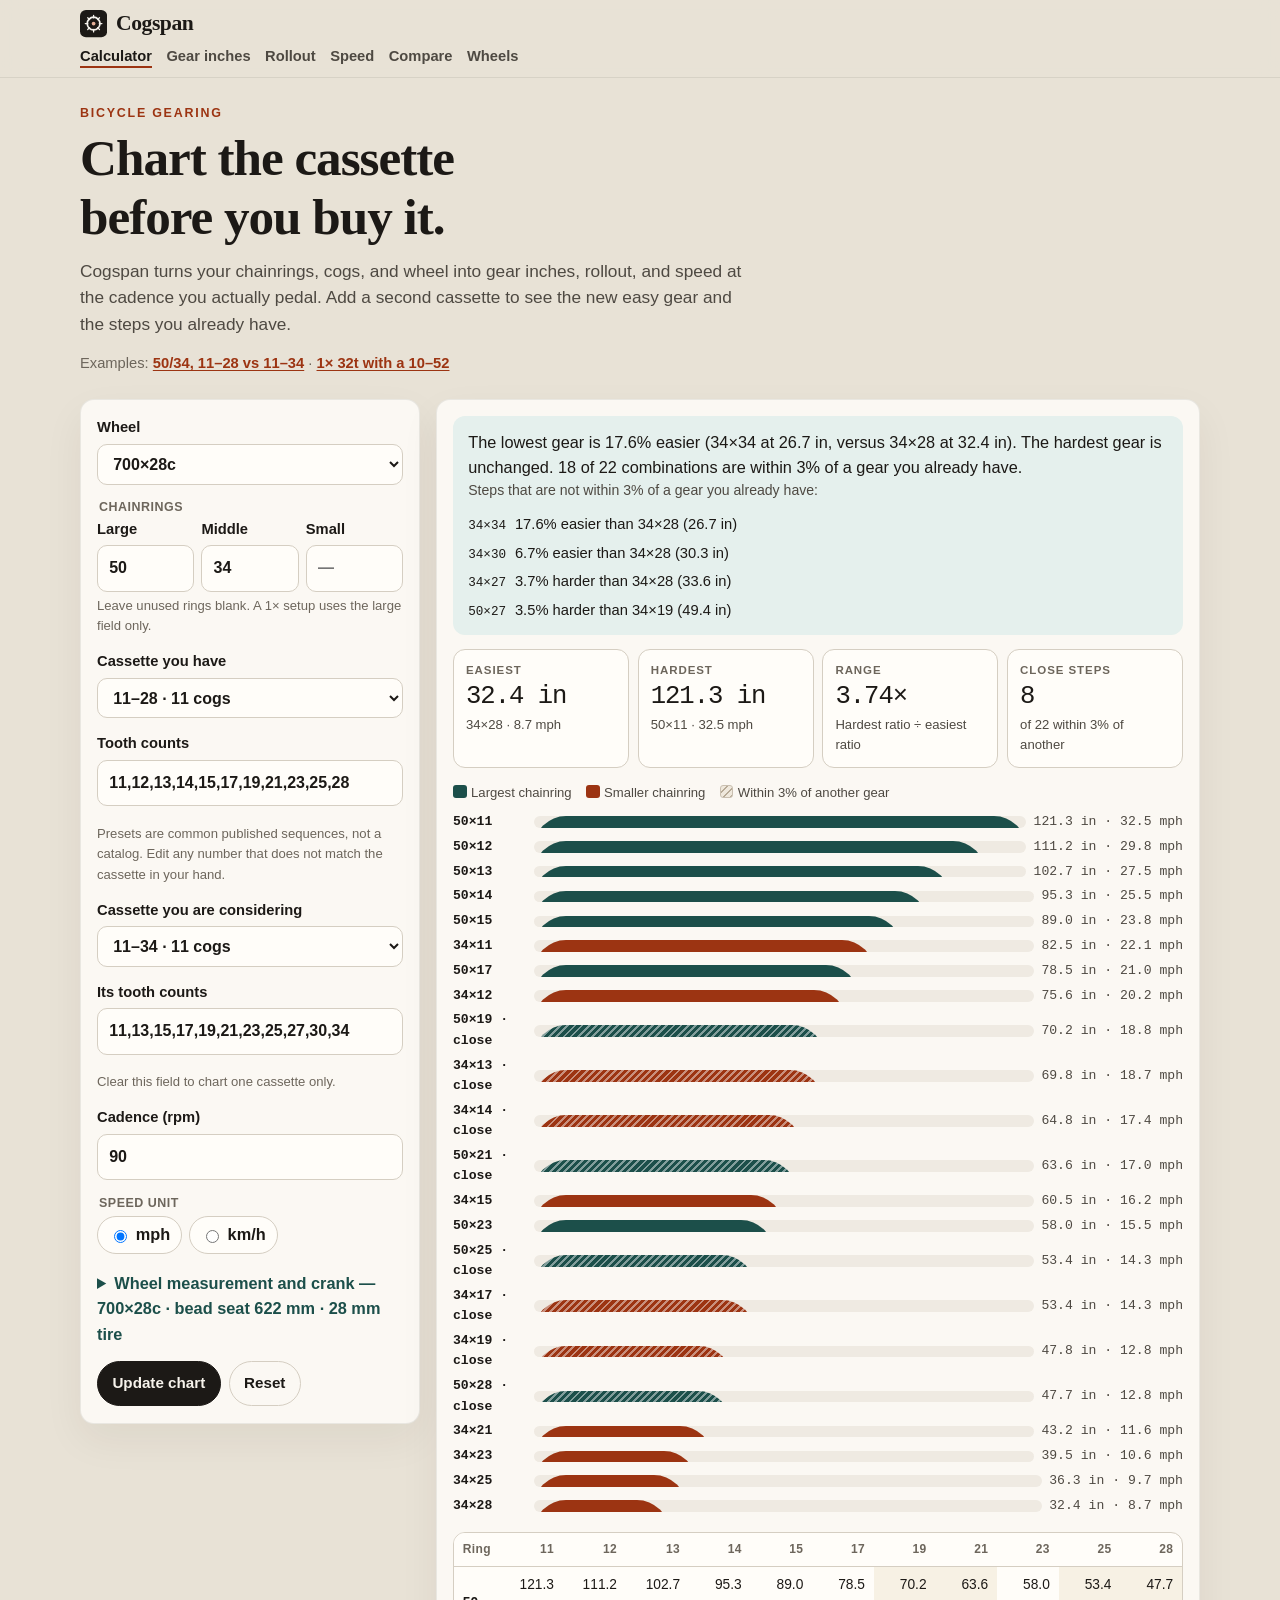
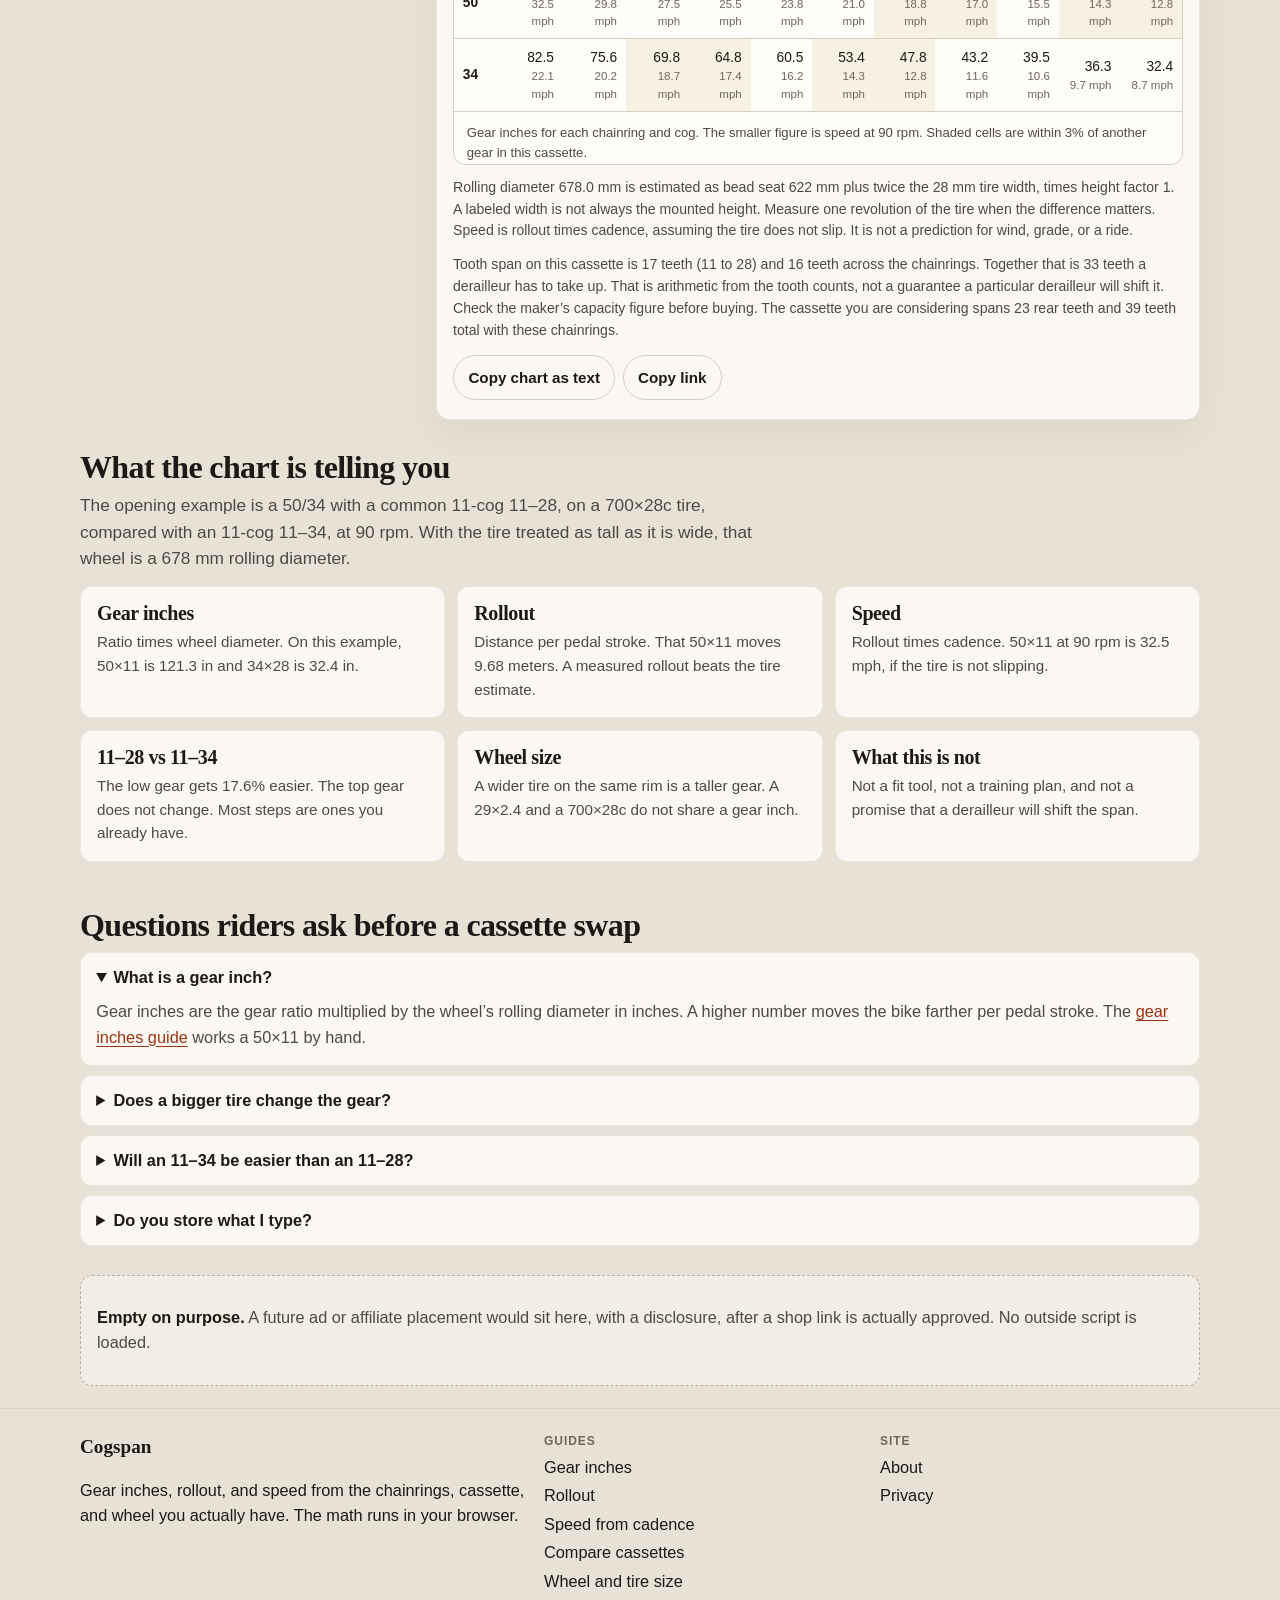
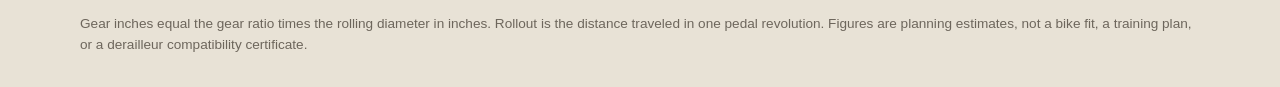
==== index.html @ 25a5393b "Cogspan v1" ====
<!DOCTYPE html>
<html lang="en">
<head>
  <meta charset="utf-8">
  <meta name="viewport" content="width=device-width, initial-scale=1">
  <title>Cogspan — Bicycle Gear Inches Calculator</title>
  <meta name="description" content="Calculate bicycle gear inches, rollout, and speed at your cadence. Compare two cassettes and see which steps you already have. Free, in your browser.">
  <link rel="canonical" href="https://darrenanderson94.github.io/">
  <meta property="og:type" content="website">
  <meta property="og:site_name" content="Cogspan">
  <meta property="og:title" content="Cogspan — Bicycle Gear Inches Calculator">
  <meta property="og:description" content="Chart gear inches, rollout, and speed for your chainrings and cassette, then compare a second cassette.">
  <meta property="og:url" content="https://darrenanderson94.github.io/">
  <meta property="og:image" content="https://darrenanderson94.github.io/og.png">
  <meta name="twitter:card" content="summary_large_image">
  <meta name="twitter:title" content="Cogspan — Bicycle Gear Inches Calculator">
  <meta name="twitter:description" content="Chart gear inches, rollout, and speed, then compare a second cassette.">
  <meta name="twitter:image" content="https://darrenanderson94.github.io/og.png">
  <meta name="theme-color" content="#e8e2d6">
  <link rel="icon" href="favicon.svg" type="image/svg+xml">
  <link rel="stylesheet" href="css/styles.css">
  <!-- ANALYTICS PLACEHOLDER: no analytics script is loaded. A privacy-respecting snippet can be added here later. -->
  <script type="application/ld+json">
  {
    "@context": "https://schema.org",
    "@type": "WebApplication",
    "name": "Cogspan",
    "url": "https://darrenanderson94.github.io/",
    "applicationCategory": "UtilitiesApplication",
    "operatingSystem": "Any",
    "offers": { "@type": "Offer", "price": "0", "priceCurrency": "USD" },
    "description": "A free bicycle gear calculator for gear inches, rollout, and speed at a chosen cadence, including a comparison of two cassettes.",
    "browserRequirements": "Requires JavaScript for the calculator. Guides are static HTML."
  }
  </script>
</head>
<body>
  <a class="skip" href="#calculator">Skip to the calculator</a>
  <header class="site-header">
    <div class="wrap bar">
      <a class="brand" href="./">
        <svg viewBox="0 0 32 32" aria-hidden="true">
          <rect width="32" height="32" rx="7" fill="#1c1916"/>
          <circle cx="16" cy="16" r="7.5" fill="none" stroke="#f6f3ed" stroke-width="2"/>
          <circle cx="16" cy="16" r="2.2" fill="#e7b199"/>
          <path d="M16 6.2v3.1M16 22.7v3.1M6.2 16h3.1M22.7 16h3.1M9.1 9.1l2.2 2.2M20.7 20.7l2.2 2.2M22.9 9.1l-2.2 2.2M11.3 20.7l-2.2 2.2" stroke="#f6f3ed" stroke-width="1.5" stroke-linecap="round"/>
        </svg>
        Cogspan
      </a>
      <nav class="nav" aria-label="Primary">
        <a href="./" aria-current="page">Calculator</a>
        <a href="gear-inches/">Gear inches</a>
        <a href="rollout/">Rollout</a>
        <a href="cadence-and-speed/">Speed</a>
        <a href="cassette-comparison/">Compare</a>
        <a href="wheel-size/">Wheels</a>
      </nav>
    </div>
  </header>

  <main>
    <div class="wrap hero">
      <p class="eyebrow">Bicycle gearing</p>
      <h1>Chart the cassette before you buy it.</h1>
      <p class="lede">Cogspan turns your chainrings, cogs, and wheel into gear inches, rollout, and speed at the cadence you actually pedal. Add a second cassette to see the new easy gear and the steps you already have.</p>
      <p class="examples">Examples: <a href="?wheel=700x28&amp;bsd=622&amp;width=28&amp;r1=50&amp;r2=34&amp;r3=&amp;cogs=11,12,13,14,15,17,19,21,23,25,28&amp;alt=11,13,15,17,19,21,23,25,27,30,34&amp;rpm=90&amp;unit=mph">50/34, 11–28 vs 11–34</a> · <a href="?wheel=29x24&amp;bsd=622&amp;width=61&amp;r1=32&amp;r2=&amp;r3=&amp;cogs=10,12,14,16,18,21,24,28,32,36,42,52&amp;alt=&amp;rpm=80&amp;unit=mph">1× 32t with a 10–52</a></p>
    </div>

    <div class="wrap tool" id="calculator">
      <form class="panel controls" id="gear-form">
        <div class="stack">
          <label class="field">Wheel
            <select id="wheel" name="wheel">
              <option value="700x23" data-bsd="622" data-width="23">700×23c</option>
              <option value="700x25" data-bsd="622" data-width="25">700×25c</option>
              <option value="700x28" data-bsd="622" data-width="28" selected>700×28c</option>
              <option value="700x32" data-bsd="622" data-width="32">700×32c</option>
              <option value="700x35" data-bsd="622" data-width="35">700×35c</option>
              <option value="700x40" data-bsd="622" data-width="40">700×40c</option>
              <option value="650x47" data-bsd="584" data-width="47">650b × 47 mm</option>
              <option value="275x24" data-bsd="584" data-width="61">27.5 × 2.4 in</option>
              <option value="29x24" data-bsd="622" data-width="61">29 × 2.4 in</option>
              <option value="26x21" data-bsd="559" data-width="53">26 × 2.1 in</option>
              <option value="27x125" data-bsd="630" data-width="32">27 × 1¼ in</option>
              <option value="custom">Custom rim</option>
            </select>
          </label>

          <fieldset>
            <legend>Chainrings</legend>
            <div class="rings">
              <label class="field">Large
                <input id="r1" name="r1" inputmode="numeric" autocomplete="off" value="50">
              </label>
              <label class="field">Middle
                <input id="r2" name="r2" inputmode="numeric" autocomplete="off" value="34" placeholder="—">
              </label>
              <label class="field">Small
                <input id="r3" name="r3" inputmode="numeric" autocomplete="off" placeholder="—">
              </label>
            </div>
            <p class="hint">Leave unused rings blank. A 1× setup uses the large field only.</p>
          </fieldset>

          <label class="field">Cassette you have
            <select id="cassette">
              <option value="11,12,13,14,15,16,17,19,21,23,25">11–25 · 11 cogs</option>
              <option value="11,12,13,14,15,17,19,21,23,25,28" selected>11–28 · 11 cogs</option>
              <option value="11,12,13,14,15,17,19,21,24,27,30">11–30 · 11 cogs</option>
              <option value="11,12,13,14,16,18,20,22,25,28,32">11–32 · 11 cogs</option>
              <option value="11,13,15,17,19,21,23,25,27,30,34">11–34 · 11 cogs</option>
              <option value="11,12,13,14,15,17,19,21,24,27,30,34">11–34 · 12 cogs</option>
              <option value="10,11,12,13,14,15,17,19,21,24,28,33">10–33 · 12 cogs</option>
              <option value="10,11,12,13,15,17,19,21,24,28,32,36">10–36 · 12 cogs</option>
              <option value="11,13,15,17,19,21,24,28,32,37,42">11–42 · 11 cogs</option>
              <option value="10,12,14,16,18,21,24,28,33,39,45,51">10–51 · 12 cogs</option>
              <option value="10,12,14,16,18,21,24,28,32,36,42,52">10–52 · 12 cogs</option>
              <option value="">Custom tooth list</option>
            </select>
          </label>
          <label class="field">Tooth counts
            <input id="cogs" name="cogs" autocomplete="off" value="11,12,13,14,15,17,19,21,23,25,28">
          </label>
          <p id="cogs-error" class="field-error" hidden></p>
          <p class="hint">Presets are common published sequences, not a catalog. Edit any number that does not match the cassette in your hand.</p>

          <label class="field">Cassette you are considering
            <select id="alt-cassette">
              <option value="__none__">None</option>
              <option value="11,12,13,14,15,16,17,19,21,23,25">11–25 · 11 cogs</option>
              <option value="11,12,13,14,15,17,19,21,23,25,28">11–28 · 11 cogs</option>
              <option value="11,12,13,14,15,17,19,21,24,27,30">11–30 · 11 cogs</option>
              <option value="11,12,13,14,16,18,20,22,25,28,32">11–32 · 11 cogs</option>
              <option value="11,13,15,17,19,21,23,25,27,30,34" selected>11–34 · 11 cogs</option>
              <option value="11,12,13,14,15,17,19,21,24,27,30,34">11–34 · 12 cogs</option>
              <option value="10,11,12,13,14,15,17,19,21,24,28,33">10–33 · 12 cogs</option>
              <option value="10,11,12,13,15,17,19,21,24,28,32,36">10–36 · 12 cogs</option>
              <option value="11,13,15,17,19,21,24,28,32,37,42">11–42 · 11 cogs</option>
              <option value="10,12,14,16,18,21,24,28,33,39,45,51">10–51 · 12 cogs</option>
              <option value="10,12,14,16,18,21,24,28,32,36,42,52">10–52 · 12 cogs</option>
              <option value="">Custom tooth list</option>
            </select>
          </label>
          <label class="field">Its tooth counts
            <input id="alt" name="alt" autocomplete="off" value="11,13,15,17,19,21,23,25,27,30,34">
          </label>
          <p id="alt-error" class="field-error" hidden></p>
          <p class="hint">Clear this field to chart one cassette only.</p>

          <label class="field">Cadence (rpm)
            <input id="rpm" name="rpm" type="number" min="40" max="160" step="1" inputmode="numeric" value="90">
          </label>

          <fieldset class="unit">
            <legend>Speed unit</legend>
            <label><input type="radio" name="unit" value="mph" checked> mph</label>
            <label><input type="radio" name="unit" value="kmh"> km/h</label>
          </fieldset>

          <details class="advanced" id="advanced">
            <summary>Wheel measurement and crank — <span id="wheel-spec">700×28c</span></summary>
            <div class="stack">
              <label class="field">Bead-seat diameter (mm)
                <input id="bsd" name="bsd" type="number" min="200" max="800" step="1" inputmode="numeric" value="622">
              </label>
              <label class="field">Tire width (mm)
                <input id="width" name="width" type="number" min="10" max="100" step="1" inputmode="numeric" value="28">
              </label>
              <label class="field">Tire height factor
                <input id="factor" name="factor" type="number" min="0.7" max="1.2" step="0.01" inputmode="decimal" value="1">
              </label>
              <p class="hint">1 means the tire is as tall as its labeled width. Lower it if you know the mounted tire is shorter.</p>
              <label class="field">Measured rollout (mm)
                <input id="roll" name="roll" type="number" min="400" max="3500" step="1" inputmode="numeric" placeholder="Optional">
              </label>
              <p class="hint">Roll the bike one wheel revolution and enter that distance. It replaces the tire-height estimate.</p>
              <label class="field">Crank length (mm)
                <input id="crank" name="crank" type="number" min="100" max="250" step="0.5" inputmode="decimal" placeholder="Optional, often 170">
              </label>
              <p class="hint">Filled in, each gear also gets a gain ratio: wheel radius ÷ crank length × gear ratio.</p>
            </div>
          </details>

          <div class="actions">
            <button class="primary" type="submit">Update chart</button>
            <button class="ghost" type="button" id="reset">Reset</button>
          </div>
        </div>
      </form>

      <section class="panel results" aria-label="Gear chart">
        <h2 class="sr-only">Gear chart</h2>
        <p id="form-error" class="field-error" hidden></p>
        <p id="status" class="sr-only" aria-live="polite"></p>
        <div id="results">
          <p class="pending">Preparing the chart…</p>
        </div>
        <p id="copy-note" class="copied" hidden></p>
        <noscript>
          <p>The chart needs JavaScript. It runs entirely in this browser and does not send your numbers anywhere. The guides in the footer stay readable with JavaScript off.</p>
        </noscript>
      </section>
    </div>

    <section class="wrap section">
      <h2>What the chart is telling you</h2>
      <p class="lede">The opening example is a 50/34 with a common 11-cog 11–28, on a 700×28c tire, compared with an 11-cog 11–34, at 90 rpm. With the tire treated as tall as it is wide, that wheel is a 678 mm rolling diameter.</p>
      <div class="guides">
        <a class="guide" href="gear-inches/">
          <h3>Gear inches</h3>
          <p>Ratio times wheel diameter. On this example, 50×11 is 121.3 in and 34×28 is 32.4 in.</p>
        </a>
        <a class="guide" href="rollout/">
          <h3>Rollout</h3>
          <p>Distance per pedal stroke. That 50×11 moves 9.68 meters. A measured rollout beats the tire estimate.</p>
        </a>
        <a class="guide" href="cadence-and-speed/">
          <h3>Speed</h3>
          <p>Rollout times cadence. 50×11 at 90 rpm is 32.5 mph, if the tire is not slipping.</p>
        </a>
        <a class="guide" href="cassette-comparison/">
          <h3>11–28 vs 11–34</h3>
          <p>The low gear gets 17.6% easier. The top gear does not change. Most steps are ones you already have.</p>
        </a>
        <a class="guide" href="wheel-size/">
          <h3>Wheel size</h3>
          <p>A wider tire on the same rim is a taller gear. A 29×2.4 and a 700×28c do not share a gear inch.</p>
        </a>
        <a class="guide" href="about/">
          <h3>What this is not</h3>
          <p>Not a fit tool, not a training plan, and not a promise that a derailleur will shift the span.</p>
        </a>
      </div>
    </section>

    <section class="wrap section faq">
      <h2>Questions riders ask before a cassette swap</h2>
      <details open>
        <summary>What is a gear inch?</summary>
        <p>Gear inches are the gear ratio multiplied by the wheel’s rolling diameter in inches. A higher number moves the bike farther per pedal stroke. The <a href="gear-inches/">gear inches guide</a> works a 50×11 by hand.</p>
      </details>
      <details>
        <summary>Does a bigger tire change the gear?</summary>
        <p>Yes. The calculator adds twice the tire width to the rim’s bead-seat diameter. A wider tire raises every gear inch on that bike. See <a href="wheel-size/">how wheel size shifts the chart</a>.</p>
      </details>
      <details>
        <summary>Will an 11–34 be easier than an 11–28?</summary>
        <p>With the same small chainring, the bigger cog is a lower gear. On the loaded example it is 17.6% easier, and the 50×11 top gear stays put. The <a href="cassette-comparison/">comparison page</a> shows which other cogs are new and which duplicate a gear you can already shift to. It does not say whether you need the easier gear.</p>
      </details>
      <details>
        <summary>Do you store what I type?</summary>
        <p>The numbers stay in this browser. Cogspan has no account and no server-side calculator. A local storage entry named cogspan.v1 remembers the last wheel, tooth counts, cadence, and unit on this device. Nothing is sent anywhere. Details are on the <a href="privacy/">privacy page</a>.</p>
      </details>
    </section>

    <div class="wrap">
      <aside class="slot" aria-label="Future sponsorship slot">
        <p><strong>Empty on purpose.</strong> A future ad or affiliate placement would sit here, with a disclosure, after a shop link is actually approved. No outside script is loaded.</p>
      </aside>
      <!-- MONETIZATION PLACEHOLDER: disclosure-labeled affiliate or ad unit. Do not add a third-party script until the privacy page names it. -->
    </div>
  </main>

  <footer class="site-footer">
    <div class="wrap footer-grid">
      <div>
        <p class="brand-foot">Cogspan</p>
        <p>Gear inches, rollout, and speed from the chainrings, cassette, and wheel you actually have. The math runs in your browser.</p>
      </div>
      <div>
        <p class="foot-label">Guides</p>
        <a href="gear-inches/">Gear inches</a>
        <a href="rollout/">Rollout</a>
        <a href="cadence-and-speed/">Speed from cadence</a>
        <a href="cassette-comparison/">Compare cassettes</a>
        <a href="wheel-size/">Wheel and tire size</a>
      </div>
      <div>
        <p class="foot-label">Site</p>
        <a href="about/">About</a>
        <a href="privacy/">Privacy</a>
      </div>
    </div>
    <div class="wrap legal">
      <p>Gear inches equal the gear ratio times the rolling diameter in inches. Rollout is the distance traveled in one pedal revolution. Figures are planning estimates, not a bike fit, a training plan, or a derailleur compatibility certificate.</p>
    </div>
  </footer>
  <script src="js/gear.js"></script>
  <script src="js/app.js"></script>
</body>
</html>
---- css/styles.css ----
:root {
  --bg: #e8e2d6;
  --ink: #1c1916;
  --muted: #4e4942;
  --faint: #6d665c;
  --line: #d5cec2;
  --card: #fbf8f3;
  --white: #fffdf9;
  --accent: #9c3412;
  --accent-soft: #f6e4d8;
  --teal: #1c4f4a;
  --teal-soft: #e5f0ed;
  --warn-soft: #f8ecd4;
  --shadow: 0 16px 40px rgba(48, 36, 18, 0.06);
  --serif: "Liberation Serif", "Iowan Old Style", Palatino, "Palatino Linotype", Georgia, serif;
  --sans: Inter, "Segoe UI", Roboto, "Helvetica Neue", Arial, sans-serif;
  --mono: "JetBrains Mono", ui-monospace, "SFMono-Regular", Menlo, Consolas, monospace;
  --wrap: 1120px;
  --radius: 14px;
}

* { box-sizing: border-box; }
[hidden] { display: none !important; }

html { scroll-behavior: smooth; }
body {
  margin: 0;
  background:
    radial-gradient(1200px 500px at 10% -10%, rgba(156, 52, 18, 0.08), transparent 50%),
    var(--bg);
  color: var(--ink);
  font-family: var(--sans);
  font-size: 1.02rem;
  line-height: 1.55;
}

img { max-width: 100%; }
a { color: var(--accent); text-underline-offset: 0.16em; }
a:hover { color: #7c270c; }
button, input, select { font: inherit; color: inherit; }
button { cursor: pointer; }

.skip {
  position: absolute;
  left: 1rem;
  top: -4rem;
  background: var(--ink);
  color: white;
  padding: 0.55rem 0.8rem;
  z-index: 20;
  border-radius: 8px;
}
.skip:focus { top: 0.6rem; }

.wrap { width: min(var(--wrap), calc(100% - 2rem)); margin: 0 auto; }
.sr-only {
  position: absolute;
  width: 1px;
  height: 1px;
  padding: 0;
  margin: -1px;
  overflow: hidden;
  clip: rect(0, 0, 0, 0);
  white-space: nowrap;
  border: 0;
}

.site-header {
  position: sticky;
  top: 0;
  z-index: 5;
  background: rgba(232, 226, 214, 0.92);
  backdrop-filter: blur(10px);
  border-bottom: 1px solid rgba(28, 25, 22, 0.08);
}
.bar {
  display: flex;
  flex-wrap: wrap;
  align-items: center;
  justify-content: space-between;
  gap: 0.4rem 1rem;
  min-height: 4rem;
  padding: 0.45rem 0;
}
.brand {
  display: inline-flex;
  align-items: center;
  gap: 0.55rem;
  color: var(--ink);
  text-decoration: none;
  font-family: var(--serif);
  font-size: 1.35rem;
  font-weight: 700;
  letter-spacing: -0.02em;
}
.brand svg { width: 1.7rem; height: 1.7rem; display: block; }
.nav {
  display: flex;
  gap: 0.35rem 0.9rem;
  overflow-x: auto;
  max-width: 100%;
  padding-bottom: 0.15rem;
}
.nav a {
  color: var(--muted);
  text-decoration: none;
  font-size: 0.92rem;
  font-weight: 600;
  white-space: nowrap;
}
.nav a:hover, .nav a[aria-current="page"] { color: var(--ink); }
.nav a[aria-current="page"] { box-shadow: inset 0 -2px 0 var(--accent); }

.hero { padding: 1.6rem 0 0.4rem; }
.eyebrow {
  margin: 0 0 0.35rem;
  color: var(--accent);
  font-size: 0.78rem;
  font-weight: 700;
  letter-spacing: 0.14em;
  text-transform: uppercase;
}
h1, h2, h3 { font-family: var(--serif); letter-spacing: -0.02em; line-height: 1.15; }
h1 { font-size: clamp(2rem, 4vw, 3.3rem); margin: 0 0 0.7rem; max-width: 16ch; }
.lede { max-width: 42rem; margin: 0; color: var(--muted); font-size: 1.08rem; }
.examples { margin: 0.9rem 0 0; color: var(--faint); font-size: 0.92rem; }
.examples a { font-weight: 600; }

.tool {
  display: grid;
  grid-template-columns: minmax(260px, 340px) minmax(0, 1fr);
  gap: 1rem;
  align-items: start;
  padding: 1.1rem 0 0.4rem;
}
.panel {
  background: var(--card);
  border: 1px solid rgba(28, 25, 22, 0.08);
  border-radius: var(--radius);
  box-shadow: var(--shadow);
}
.controls { padding: 1rem 1rem 1.1rem; }
.results { padding: 1rem 1rem 1.15rem; min-width: 0; }
fieldset { border: 0; margin: 0; padding: 0; min-width: 0; }
legend, .field-label {
  font-size: 0.78rem;
  font-weight: 700;
  letter-spacing: 0.04em;
  text-transform: uppercase;
  color: var(--faint);
}
.stack { display: grid; gap: 0.85rem; }
.rings { display: grid; grid-template-columns: repeat(3, minmax(0, 1fr)); gap: 0.45rem; }
label.field { display: grid; gap: 0.3rem; font-size: 0.92rem; font-weight: 600; }
label.field span { font-weight: 600; }
input, select {
  width: 100%;
  background: var(--white);
  border: 1px solid var(--line);
  border-radius: 10px;
  padding: 0.62rem 0.7rem;
  font-size: 1rem;
}
textarea, input, select { font-variant-numeric: tabular-nums; }
input:focus, select:focus, button:focus-visible, a:focus-visible, summary:focus-visible {
  outline: 2px solid var(--ink);
  outline-offset: 2px;
}
.hint { margin: 0.25rem 0 0; color: var(--faint); font-size: 0.82rem; font-weight: 500; }
.field-error {
  margin: 0.3rem 0 0;
  color: #8d2210;
  font-size: 0.86rem;
  font-weight: 600;
}
.unit {
  display: flex;
  flex-wrap: wrap;
  gap: 0.4rem;
  align-items: center;
}
.unit legend { width: 100%; margin-bottom: 0.15rem; }
.unit label {
  display: inline-flex;
  align-items: center;
  gap: 0.35rem;
  background: var(--white);
  border: 1px solid var(--line);
  border-radius: 999px;
  padding: 0.35rem 0.7rem;
  font-weight: 600;
}
.actions { display: flex; flex-wrap: wrap; gap: 0.5rem; }
button.primary, button.ghost, .text-btn {
  border-radius: 999px;
  padding: 0.62rem 0.9rem;
  font-weight: 700;
  font-size: 0.95rem;
}
button.primary { background: var(--ink); color: #f7f3ec; border: 1px solid var(--ink); }
button.ghost, .text-btn { background: transparent; border: 1px solid var(--line); color: var(--ink); text-decoration: none; }
.advanced { margin-top: 0.2rem; }
.advanced summary { cursor: pointer; font-weight: 700; color: var(--teal); }
.advanced .stack { margin-top: 0.75rem; }

.pending { color: var(--muted); margin: 0; }
.stats {
  display: grid;
  grid-template-columns: repeat(4, minmax(0, 1fr));
  gap: 0.55rem;
  margin: 0 0 0.9rem;
}
.stat {
  background: var(--white);
  border: 1px solid var(--line);
  border-radius: 12px;
  padding: 0.7rem 0.75rem 0.75rem;
  min-width: 0;
}
.stat .k { margin: 0; color: var(--faint); font-size: 0.72rem; font-weight: 750; letter-spacing: 0.08em; text-transform: uppercase; }
.stat .n {
  margin: 0.2rem 0 0;
  font-family: var(--mono);
  font-size: clamp(1.25rem, 2vw, 1.7rem);
  letter-spacing: -0.04em;
  line-height: 1.1;
}
.stat .s { margin: 0.25rem 0 0; color: var(--muted); font-size: 0.82rem; }

.callout {
  background: var(--teal-soft);
  border-radius: 12px;
  padding: 0.85rem 0.95rem;
  margin: 0 0 0.9rem;
}
.callout p { margin: 0; }
.callout .distinct { margin: 0.7rem 0 0; padding: 0; list-style: none; display: grid; gap: 0.35rem; }
.callout li {
  display: grid;
  grid-template-columns: auto 1fr;
  gap: 0.55rem;
  align-items: baseline;
  font-size: 0.92rem;
}
.callout code, .mono { font-family: var(--mono); font-size: 0.86em; }
.note { margin: 0.75rem 0 0; color: var(--muted); font-size: 0.88rem; }
.warn {
  background: var(--warn-soft);
  border-radius: 10px;
  padding: 0.55rem 0.7rem;
  margin: 0 0 0.8rem;
  font-size: 0.88rem;
}

.legend { display: flex; flex-wrap: wrap; gap: 0.45rem 0.9rem; margin: 0 0 0.55rem; color: var(--muted); font-size: 0.82rem; }
.swatch { display: inline-block; width: 0.85rem; height: 0.85rem; border-radius: 3px; vertical-align: -0.1rem; margin-right: 0.28rem; }
.swatch.a { background: var(--teal); }
.swatch.b { background: var(--accent); }
.swatch.c { background: var(--ink); }
.swatch.dup {
  background: repeating-linear-gradient(-45deg, #b7aa96, #b7aa96 2px, #efe8dc 2px, #efe8dc 5px);
  border: 1px solid #c9bfb0;
}

.ladder { list-style: none; margin: 0 0 1rem; padding: 0; display: grid; gap: 0.28rem; }
.ladder li {
  display: grid;
  grid-template-columns: 4.6rem minmax(0, 1fr) auto;
  gap: 0.45rem;
  align-items: center;
  font-size: 0.82rem;
}
.ladder .who { font-family: var(--mono); font-weight: 600; }
.track { height: 0.72rem; background: #efeae2; border-radius: 999px; overflow: hidden; }
.bar { display: block; height: 100%; border-radius: inherit; min-width: 2px; }
.bar.a { background: var(--teal); }
.bar.b { background: var(--accent); }
.bar.c { background: var(--ink); }
.bar.dup {
  background-image: repeating-linear-gradient(-45deg, rgba(255,255,255,0.45), rgba(255,255,255,0.45) 2px, transparent 2px, transparent 5px);
}
.ladder .val { font-family: var(--mono); color: var(--muted); white-space: nowrap; }

.table-wrap { overflow-x: auto; border: 1px solid var(--line); border-radius: 12px; background: var(--white); }
table { border-collapse: collapse; width: 100%; min-width: 36rem; font-variant-numeric: tabular-nums; }
caption { text-align: left; padding: 0.7rem 0.8rem 0; font-size: 0.82rem; color: var(--muted); caption-side: bottom; }
th, td { padding: 0.45rem 0.55rem; text-align: right; border-bottom: 1px solid var(--line); font-size: 0.86rem; }
th:first-child, td:first-child {
  text-align: left;
  position: sticky;
  left: 0;
  background: var(--white);
  font-weight: 750;
}
thead th { font-size: 0.75rem; letter-spacing: 0.03em; color: var(--faint); }
td.is-close { background: #f7f1e4; }
td .sub { display: block; color: var(--faint); font-size: 0.72rem; }

.result-actions { display: flex; flex-wrap: wrap; gap: 0.45rem; margin-top: 0.85rem; }
.copied { color: var(--teal); font-size: 0.85rem; font-weight: 700; align-self: center; }

.section { padding: 1.4rem 0; }
.section h2 { font-size: clamp(1.5rem, 2.5vw, 2rem); margin: 0 0 0.4rem; }
.guides { display: grid; grid-template-columns: repeat(3, minmax(0, 1fr)); gap: 0.75rem; margin-top: 0.9rem; }
.guide {
  display: block;
  background: var(--card);
  border: 1px solid rgba(28, 25, 22, 0.08);
  border-radius: 12px;
  padding: 0.9rem 1rem 1rem;
  color: inherit;
  text-decoration: none;
  min-height: 100%;
}
.guide:hover { border-color: var(--accent); }
.guide h3 { margin: 0 0 0.35rem; font-size: 1.25rem; }
.guide p { margin: 0; color: var(--muted); font-size: 0.95rem; }

.faq details {
  background: var(--card);
  border: 1px solid rgba(28, 25, 22, 0.08);
  border-radius: 12px;
  padding: 0.75rem 0.95rem;
  margin-top: 0.55rem;
}
.faq summary { cursor: pointer; font-weight: 750; }
.faq details p { margin: 0.55rem 0 0.2rem; color: var(--muted); }

.slot {
  margin: 0.4rem 0 1.4rem;
  border: 1px dashed #b7ad9e;
  border-radius: 12px;
  padding: 0.8rem 1rem;
  color: var(--muted);
  background: rgba(255, 253, 249, 0.45);
}
.slot strong { color: var(--ink); }

.prose { padding: 1.5rem 0 2.4rem; max-width: 46rem; }
.prose h1 { max-width: 18ch; font-size: clamp(2rem, 4vw, 2.8rem); }
.prose h2 { font-size: 1.55rem; margin: 1.6rem 0 0.4rem; }
.prose p { margin: 0.7rem 0; }
.prose ul, .prose ol { padding-left: 1.2rem; }
.prose li { margin: 0.3rem 0; }
.crumbs { margin: 0 0 0.8rem; color: var(--faint); font-size: 0.88rem; }
.crumbs a { color: var(--muted); }
.formula {
  font-family: var(--mono);
  background: var(--card);
  border-left: 3px solid var(--accent);
  padding: 0.75rem 0.9rem;
  border-radius: 0 10px 10px 0;
  overflow-x: auto;
}
.prose table { min-width: 0; background: var(--card); }
.prose .table-wrap { margin: 0.8rem 0 1rem; }

.site-footer { border-top: 1px solid rgba(28, 25, 22, 0.08); padding: 1.4rem 0 2rem; margin-top: 0.5rem; }
.footer-grid { display: grid; grid-template-columns: 1.4fr 1fr 1fr; gap: 1rem; }
.brand-foot { font-family: var(--serif); font-weight: 700; font-size: 1.2rem; margin: 0 0 0.3rem; }
.foot-label { margin: 0 0 0.3rem; font-size: 0.75rem; letter-spacing: 0.08em; text-transform: uppercase; color: var(--faint); font-weight: 750; }
.site-footer a { display: block; color: var(--ink); text-decoration: none; margin: 0.2rem 0; }
.site-footer a:hover { color: var(--accent); }
.legal { margin-top: 1rem; color: var(--faint); font-size: 0.85rem; }
.legal p { margin: 0; }

@media (max-width: 900px) {
  .tool, .guides, .footer-grid, .stats { grid-template-columns: 1fr 1fr; }
  .tool { grid-template-columns: 1fr; }
  h1 { max-width: none; }
}
@media (max-width: 640px) {
  .guides, .footer-grid, .stats { grid-template-columns: 1fr; }
  .ladder li { grid-template-columns: 4.1rem minmax(0, 1fr); }
  .ladder .val { grid-column: 2; }
  .wrap { width: min(var(--wrap), calc(100% - 1.25rem)); }
}

@media print {
  .site-header, .controls, .slot, .examples, .result-actions, .nav { display: none !important; }
  body { background: white; }
  .tool { display: block; }
  .panel { box-shadow: none; }
}
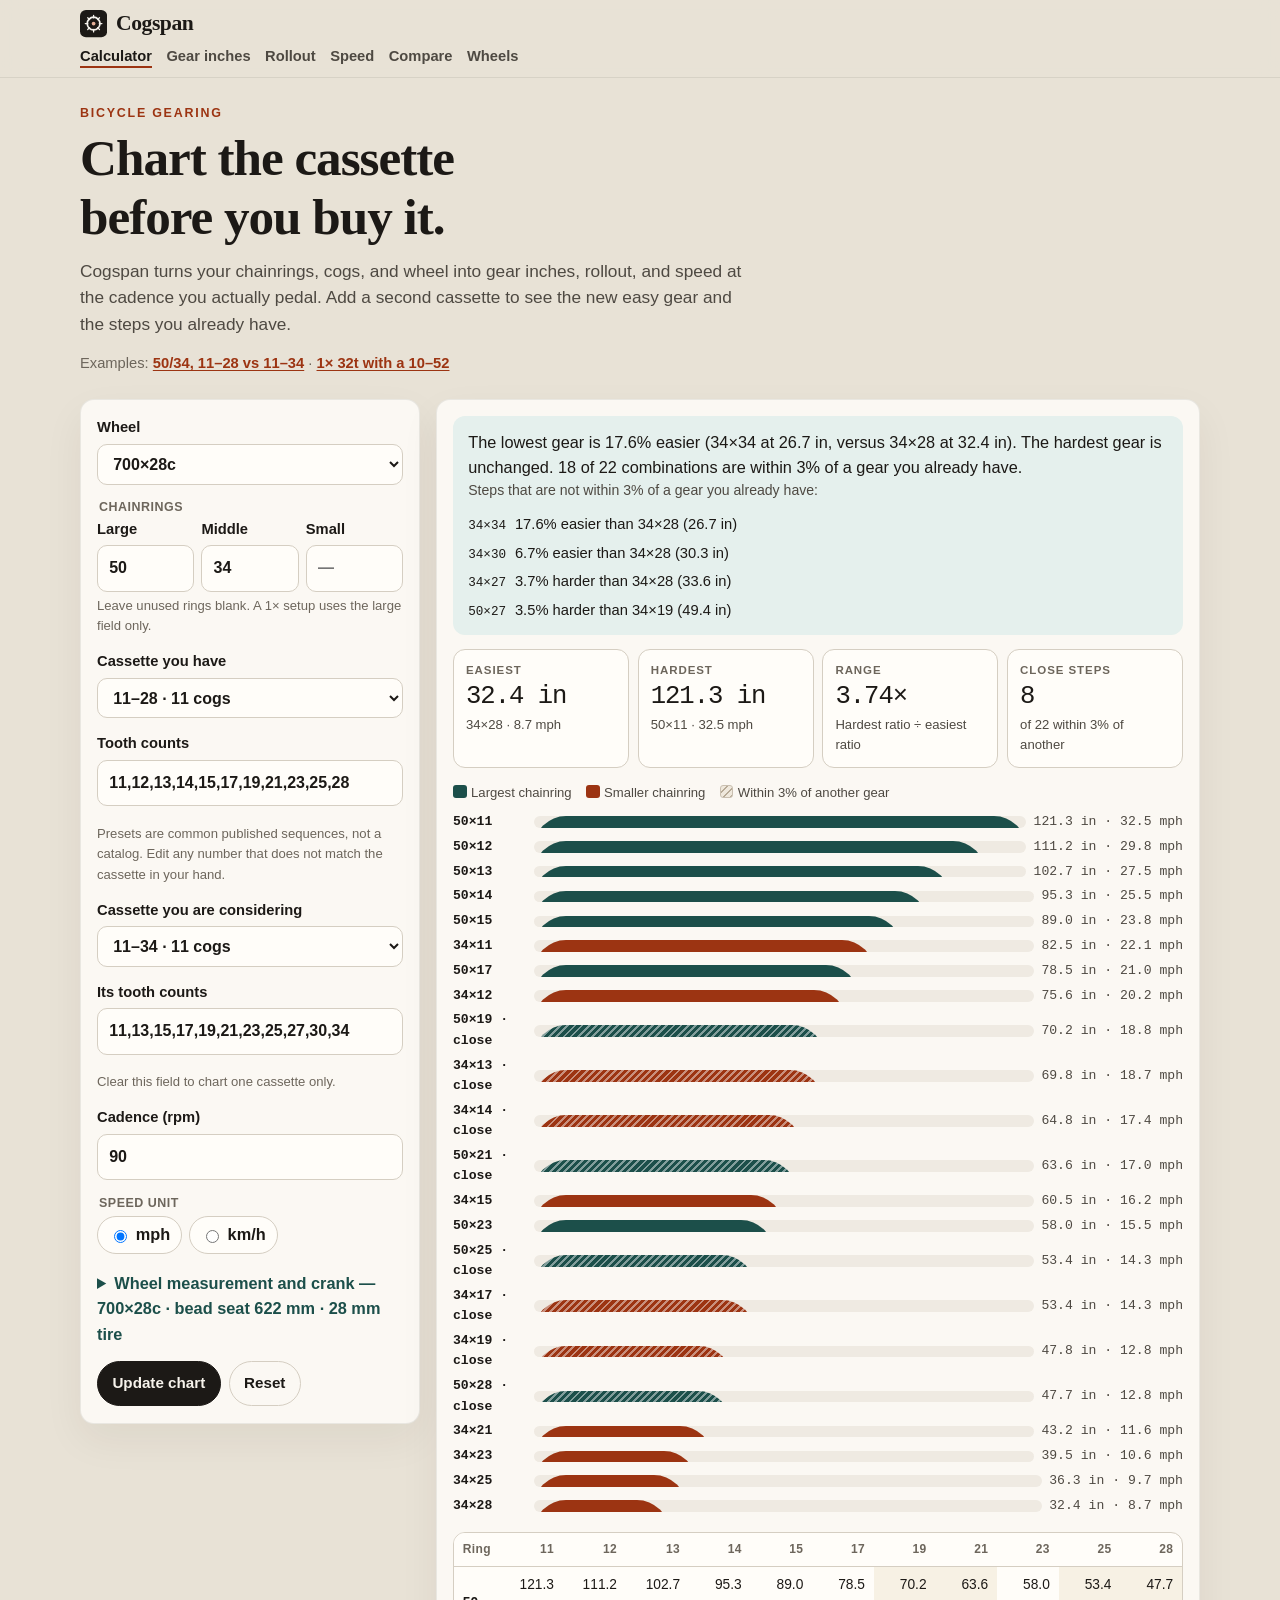
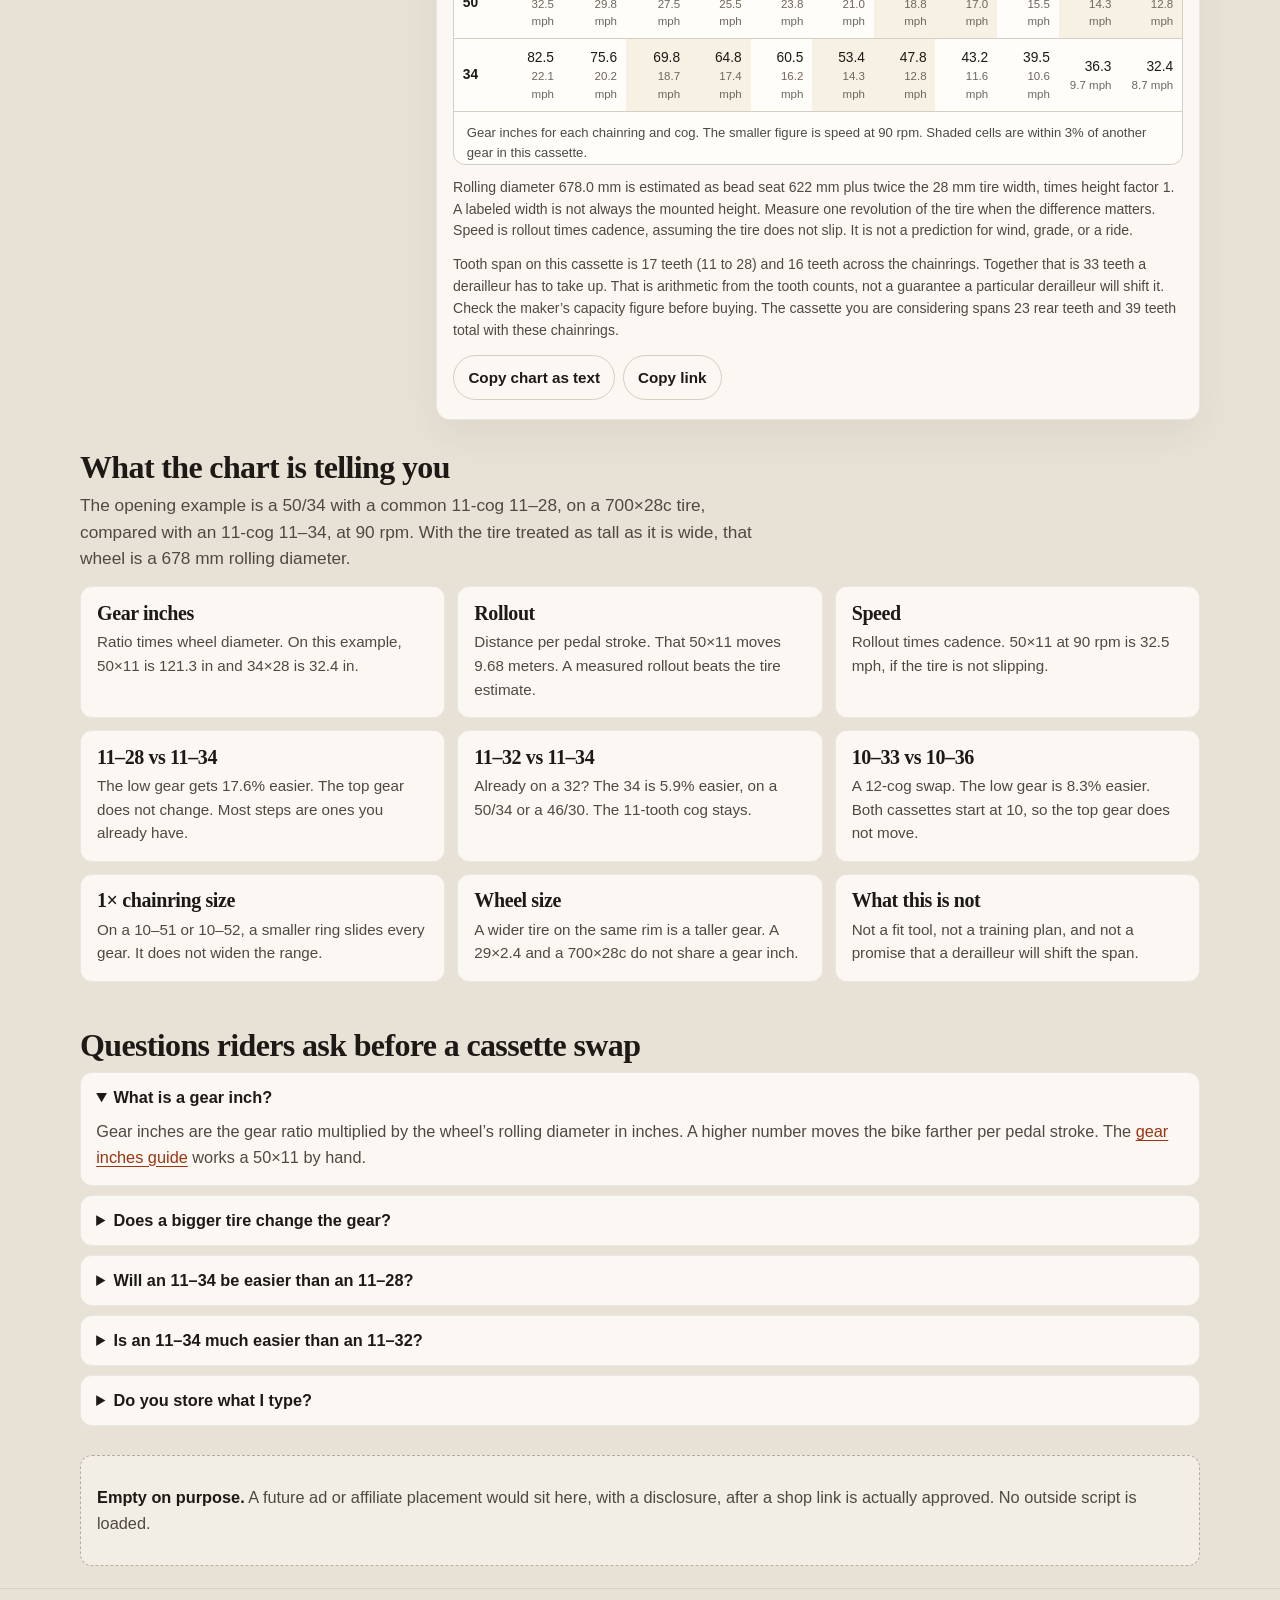
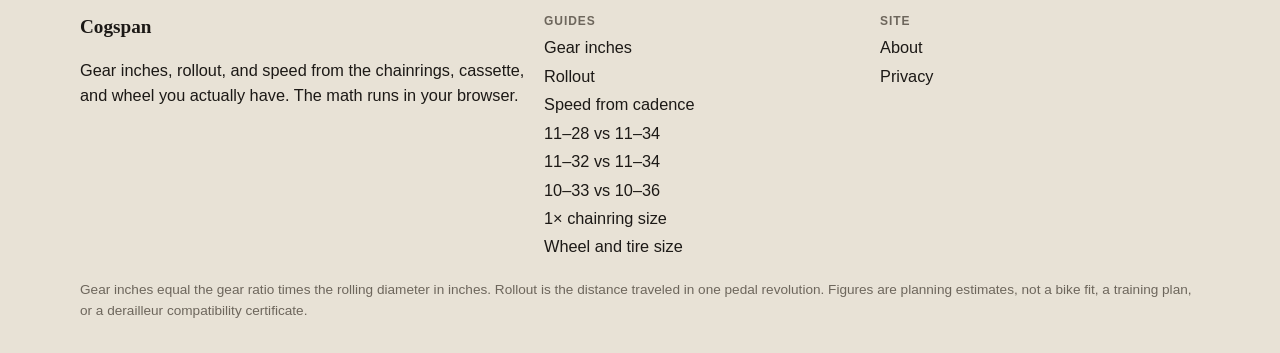
==== commit 054acb02: "v2: site origin constant + 3 comparison guides" ====
--- a/index.html
+++ b/index.html
@@ -222,6 +222,18 @@
           <h3>11–28 vs 11–34</h3>
           <p>The low gear gets 17.6% easier. The top gear does not change. Most steps are ones you already have.</p>
         </a>
+        <a class="guide" href="11-32-vs-11-34/">
+          <h3>11–32 vs 11–34</h3>
+          <p>Already on a 32? The 34 is 5.9% easier, on a 50/34 or a 46/30. The 11-tooth cog stays.</p>
+        </a>
+        <a class="guide" href="10-33-vs-10-36/">
+          <h3>10–33 vs 10–36</h3>
+          <p>A 12-cog swap. The low gear is 8.3% easier. Both cassettes start at 10, so the top gear does not move.</p>
+        </a>
+        <a class="guide" href="one-by-chainring/">
+          <h3>1× chainring size</h3>
+          <p>On a 10–51 or 10–52, a smaller ring slides every gear. It does not widen the range.</p>
+        </a>
         <a class="guide" href="wheel-size/">
           <h3>Wheel size</h3>
           <p>A wider tire on the same rim is a taller gear. A 29×2.4 and a 700×28c do not share a gear inch.</p>
@@ -246,6 +258,10 @@
       <details>
         <summary>Will an 11–34 be easier than an 11–28?</summary>
         <p>With the same small chainring, the bigger cog is a lower gear. On the loaded example it is 17.6% easier, and the 50×11 top gear stays put. The <a href="cassette-comparison/">comparison page</a> shows which other cogs are new and which duplicate a gear you can already shift to. It does not say whether you need the easier gear.</p>
+      </details>
+      <details>
+        <summary>Is an 11–34 much easier than an 11–32?</summary>
+        <p>On the same 50/34 and the same 700×28c, the low gear is 5.9% easier, not the 17.6% you get leaving an 11–28. A 46/30 moves by that same 5.9%. The <a href="11-32-vs-11-34/">11–32 versus 11–34 page</a> lists which steps are actually new. A 12-cog <a href="10-33-vs-10-36/">10–33 versus 10–36</a> is an 8.3% easier low gear with the top end unchanged.</p>
       </details>
       <details>
         <summary>Do you store what I type?</summary>
@@ -272,7 +288,10 @@
         <a href="gear-inches/">Gear inches</a>
         <a href="rollout/">Rollout</a>
         <a href="cadence-and-speed/">Speed from cadence</a>
-        <a href="cassette-comparison/">Compare cassettes</a>
+        <a href="cassette-comparison/">11–28 vs 11–34</a>
+        <a href="11-32-vs-11-34/">11–32 vs 11–34</a>
+        <a href="10-33-vs-10-36/">10–33 vs 10–36</a>
+        <a href="one-by-chainring/">1× chainring size</a>
         <a href="wheel-size/">Wheel and tire size</a>
       </div>
       <div>
